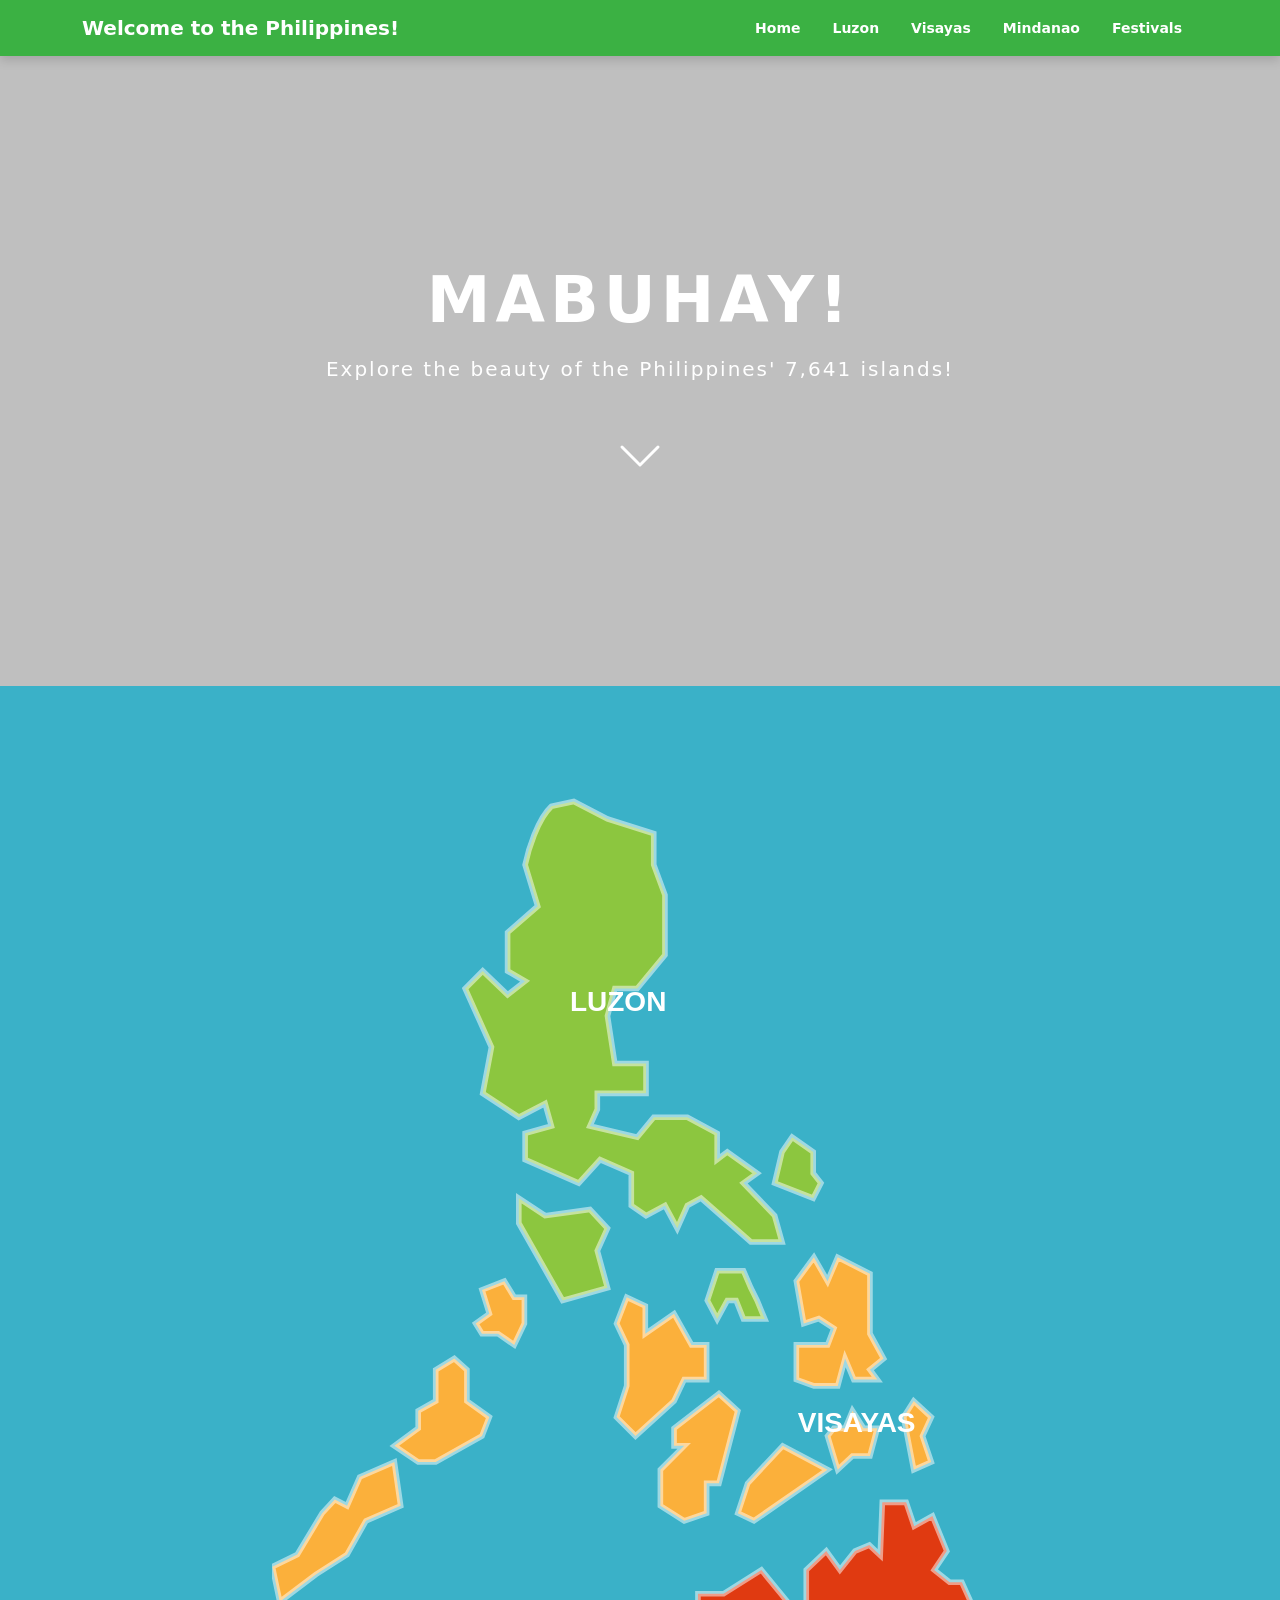
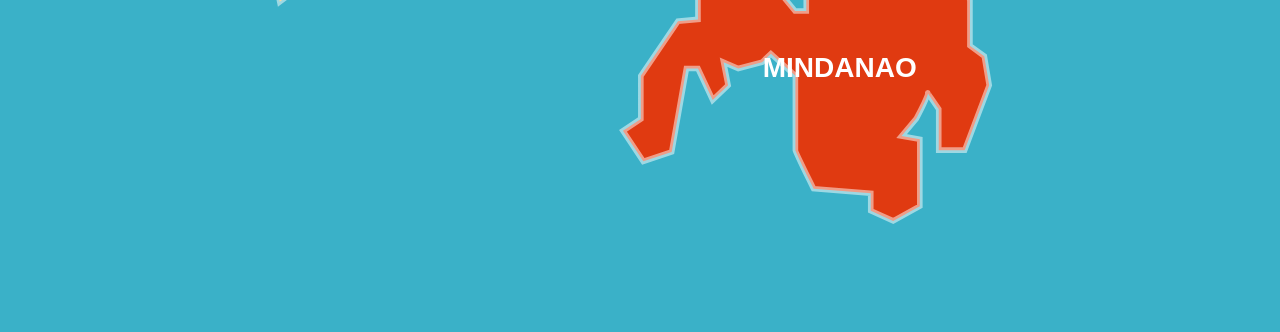
==== index.html @ d15cc563 "Add Visayas page with dynamic hero image blur effect and content sections" ====
<!doctype html>
<html class="no-js" lang="en">

<head>
  <meta charset="utf-8">
  <meta name="viewport" content="width=device-width, initial-scale=1">
  <title>Welcome to the Philippines</title>
  <meta name="description" content="Explore the beauty of the Philippines' 7,641 islands!">

  <meta property="og:title" content="Welcome to the Philippines">
  <meta property="og:type" content="website">
  <meta property="og:url" content="">
  <meta property="og:image" content="">

  <link rel="icon" href="/favicon.ico" sizes="any">
  <link rel="icon" href="/icon.svg" type="image/svg+xml">
  <link rel="apple-touch-icon" href="icon.png">

  <link rel="manifest" href="site.webmanifest">
  <meta name="theme-color" content="#4CAF50">

  <!-- Bootstrap 5 CSS -->
  <link href="https://cdn.jsdelivr.net/npm/bootstrap@5.3.3/dist/css/bootstrap.min.css" rel="stylesheet" integrity="sha384-QWTKZyjpPEjISv5WaRU9OFeRpok6YctnYmDr5pNlyT2bRjXh0JMhjY6hW+ALEwIH" crossorigin="anonymous">
  <link rel="stylesheet" href="css/style.css">
</head>

<body>

  <!-- NAVBAR -->
  <nav class="navbar navbar-expand-lg navbar-custom sticky-top">
    <div class="container">
      <a class="navbar-brand fw-bold" href="index.html">Welcome to the Philippines!</a>
      
      <button class="navbar-toggler border-white" type="button" data-bs-toggle="collapse" data-bs-target="#mainNav" aria-controls="mainNav" aria-expanded="false" aria-label="Toggle navigation">
        <span class="navbar-toggler-icon" style="filter: invert(1);"></span>
      </button>
      
      <div class="collapse navbar-collapse" id="mainNav">
        <ul class="navbar-nav ms-auto mb-2 mb-lg-0 small fw-semibold">
          <li class="nav-item"><a class="nav-link px-3" href="index.html">Home</a></li>
          <li class="nav-item"><a class="nav-link px-3" href="luzon/luzon.html">Luzon</a></li>
          <li class="nav-item"><a class="nav-link px-3" href="visayas/visayas.html">Visayas</a></li>
          <li class="nav-item"><a class="nav-link px-3" href="mindanao/mindanao.html">Mindanao</a></li>
          <li class="nav-item"><a class="nav-link px-3" href="festivals.html">Festivals</a></li>
        </ul>
      </div>
    </div>
  </nav>

  <!-- HERO SECTION -->
  <section class="hero-section d-flex align-items-center justify-content-center text-center text-white">
    <div class="hero-overlay"></div>
    <div class="container hero-content">
      <h1 class="display-3 hero-title mb-3">MABUHAY!</h1>
      <p class="lead fw-medium mb-5">Explore the beauty of the Philippines' 7,641 islands!</p>
      
      <!-- Downward Chevron -->
      <a href="#interactive-map" class="text-white d-inline-block">
        <svg xmlns="http://www.w3.org/2000/svg" width="48" height="48" fill="currentColor" class="bi bi-chevron-down" viewBox="0 0 16 16">
          <path fill-rule="evenodd" d="M1.646 4.646a.5.5 0 0 1 .708 0L8 10.293l5.646-5.647a.5.5 0 0 1 .708.708l-6 6a.5.5 0 0 1-.708 0l-6-6a.5.5 0 0 1 0-.708z"/>
        </svg>
      </a>
    </div>
  </section>

  <!-- INTERACTIVE MAP SECTION -->
  <section id="interactive-map" class="map-section">
    <div class="container">
      <div class="row justify-content-center">
        <div class="col-12 col-md-10 col-lg-8 text-center">
          
          <!-- SVG MAP CONTAINER -->
          <!-- Replace the dummy <path> tags below with a real SVG path of the Philippines -->
          <svg viewBox="0 0 1050 1550" class="w-100 h-auto d-block mx-auto" fill="none" xmlns="http://www.w3.org/2000/svg" style="max-width: 800px;">
            
            <!-- LUZON (Clickable Group) -->
            <a href="luzon/luzon.html" class="map-region region-luzon">
              <!-- Moved Luzon slightly right and down to give it breathing room -->
              <g transform="translate(275, 50)">
                <path d="M86.0974 91.0272C90.264 70.8606 103.597 25.9272 123.597 7.52722L155.597 0.527222L203.597 25.5272L269.597 46.5272V91.0272L285.597 134.027V219.527L246.097 267.527H214.097L203.597 306.527L214.097 374.527H258.597V417.027H189.097V440.027L178.597 463.527L246.097 479.527L269.597 451.027H317.597L360.097 474.027V511.527L374.597 500.527L417.097 531.027L397.597 545.027L442.097 591.527L452.597 629.027H408.097L337.097 566.527L317.597 577.027L303.097 609.527L285.597 577.027L258.597 591.527L237.597 577.027V531.027L193.097 511.527L162.597 545.027L86.0974 511.527V474.027L123.597 463.527L114.597 431.527L77.0974 451.027L25.5974 417.027L38.0974 351.027L0.597382 267.527L25.5974 242.527L61.0974 276.527L86.0974 257.027L61.0974 242.527V187.527L104.097 150.027L86.0974 91.0272Z" stroke="black"/>
                <path d="M467.097 479.527L452.597 500.527L442.097 545.027L497.097 566.527L508.097 545.027L497.097 531.027V500.527L467.097 479.527Z" stroke="black"/>
                <path d="M77.0974 602.19V566.527L114.597 591.527L178.597 582.606L203.597 609.527L189.097 641.527L203.597 694.527L139.597 712.527L77.0974 602.19Z" stroke="black"/>
                <path d="M360.097 670.027L346.097 712.527L360.097 739.027L374.597 712.527H387.097L397.597 739.027H428.097L417.097 712.527L408.097 694.527L397.597 670.027H360.097Z" stroke="black"/>
                <!-- Text adjusted to sit nicely in the middle of Luzon -->
                <text x="150" y="300" fill="white" font-size="40" font-weight="bold">LUZON</text>
              </g>
            </a>

            <!-- VISAYAS (Clickable Group) -->
            <a href="visayas/visayas.html" class="map-region region-visayas">
              <!-- Pushed down by 700 pixels to sit below Luzon -->
              <g transform="translate(0, 700)">
                <path d="M331.569 34.9146L299.569 47.4146L310.069 81.4146L290.569 95.4146L299.569 109.915H322.569L345.569 125.915L360.069 95.4146V57.9146H345.569L331.569 34.9146Z" stroke="black"/>
                <path d="M233.569 161.415L260.069 145.415L278.069 161.415V205.915L310.069 228.915L299.569 255.915L233.569 292.915H208.569L174.569 269.915L208.569 244.915V219.915L233.569 205.915V161.415Z" stroke="black"/>
                <path d="M183.569 355.415L174.569 292.915L125.069 314.415L107.069 355.415L89.5691 346.415L71.5691 365.915L36.0691 424.915L0.569061 442.415L11.0691 492.415L62.5691 453.415L107.069 424.915L134.069 376.915L183.569 355.415Z" stroke="black"/>
                <path d="M506.069 57.9146L491.569 95.4146L506.069 125.915V184.415L491.569 228.915L518.569 255.915L573.569 205.915L588.069 175.415H620.069V125.915H598.569L573.569 81.4146L532.569 109.915V70.4146L506.069 57.9146Z" stroke="black"/>
                <path d="M748.069 34.9146L758.569 95.4146L780.069 88.4146L801.569 102.415L792.569 125.915H748.069V175.415L773.069 184.415H807.069L817.569 145.415L830.069 175.415H863.569L853.069 161.415L872.569 145.415L853.069 109.915V24.4146L807.069 0.914551L792.569 34.9146L773.069 0.914551L748.069 34.9146Z" stroke="black"/>
                <path d="M573.569 269.915H588.069L554.069 303.915V355.415L588.069 376.915L620.069 365.915V323.415H637.569L664.569 219.915L637.569 195.415L573.569 244.915V269.915Z" stroke="black"/>
                <path d="M678.569 323.415L664.569 365.915L687.569 376.915L792.569 303.915L728.569 269.915L678.569 323.415Z" stroke="black"/>
                <path d="M807.069 303.915L792.569 255.915L801.569 244.915H817.569L828.069 219.915L844.069 244.915H863.569L853.069 284.415H828.069L807.069 303.915Z" stroke="black"/>
                <path d="M915.569 205.915L901.069 228.915L915.569 303.915L940.569 292.915L928.069 255.915L940.569 228.915L915.569 205.915Z" stroke="black"/>
                <!-- Text adjusted for Visayas -->
                <text x="750" y="250" fill="white" font-size="40" font-weight="bold">VISAYAS</text>
              </g>
            </a>

            <!-- MINDANAO (Clickable Group) -->
            <a href="mindanao/mindanao.html" class="map-region region-mindanao">
              <!-- Pushed down by 1050 pixels to sit at the bottom -->
              <g transform="translate(500, 1050)">
                <path d="M198.193 97L246.193 155.5H262.193V97L290.693 70L310.193 97L331.693 70L352.193 61.5L367.693 76L370.693 0.5H404.693L416.193 34.5L442.193 20L462.693 70L444.693 97L466.693 114.5H484.193L495.693 140V205L516.193 220L523.193 261.5L488.193 354H451.193V295.5C445.36 287.167 434.093 270.9 435.693 272.5C437.293 274.1 425.36 297.5 419.193 309L398.193 334L424.193 338.5V434L386.193 455L354.193 440.5V415.5L272.693 409C264.027 391.5 246.693 356 246.693 354C246.693 352 246.693 282.5 246.693 248L211.693 216.5L199.193 228.5L165.193 237.5L144.193 228.5L150.693 261.5L128.693 282.5L107.693 237.5H91.1934L70.1934 356.5L29.6934 370L0.693359 326.5L26.1934 309.5V248L79.1934 170L107.693 167.5V131H144.193L198.193 97Z" stroke="black"/>
                <!-- Text adjusted for Mindanao -->
                <text x="200" y="250" fill="white" font-size="40" font-weight="bold">MINDANAO</text>
              </g>
            </a>

          </svg>
          
        </div>
      </div>
    </div>
  </section>

  <!-- Bootstrap 5 JS Bundle (includes Popper for dropdowns/mobile nav) -->
  <script src="https://cdn.jsdelivr.net/npm/bootstrap@5.3.3/dist/js/bootstrap.bundle.min.js" integrity="sha384-YvpcrYf0tY3lHB60NNkmxc5s9fDVZLESaAA55NDzOxhy9GkcIdslK1eN7N6jIeHz" crossorigin="anonymous"></script>
  
  <!-- Your custom script -->
  <script src="js/app.js"></script>

</body>
</html>
---- css/style.css ----
/*! HTML5 Boilerplate v9.0.0-RC1 | MIT License | https://html5boilerplate.com/ */

/* main.css 3.0.0 | MIT License | https://github.com/h5bp/main.css#readme */
/*
 * What follows is the result of much research on cross-browser styling.
 * Credit left inline and big thanks to Nicolas Gallagher, Jonathan Neal,
 * Kroc Camen, and the H5BP dev community and team.
 */

/* ==========================================================================
   Base styles: opinionated defaults
   ========================================================================== */

html {
  color: #222;
  font-size: 1em;
  line-height: 1.4;
}

/*
 * Remove text-shadow in selection highlight:
 * https://twitter.com/miketaylr/status/12228805301
 *
 * Customize the background color to match your design.
 */

::-moz-selection {
  background: #b3d4fc;
  text-shadow: none;
}

::selection {
  background: #b3d4fc;
  text-shadow: none;
}

/*
 * A better looking default horizontal rule
 */

hr {
  display: block;
  height: 1px;
  border: 0;
  border-top: 1px solid #ccc;
  margin: 1em 0;
  padding: 0;
}

/*
 * Remove the gap between audio, canvas, iframes,
 * images, videos and the bottom of their containers:
 * https://github.com/h5bp/html5-boilerplate/issues/440
 */

audio,
canvas,
iframe,
img,
svg,
video {
  vertical-align: middle;
}

/*
 * Remove default fieldset styles.
 */

fieldset {
  border: 0;
  margin: 0;
  padding: 0;
}

/*
 * Allow only vertical resizing of textareas.
 */

textarea {
  resize: vertical;
}

/* ==========================================================================
   Author's custom styles
   ========================================================================== */

/* ==========================================================================
   Helper classes
   ========================================================================== */

/*
 * Hide visually and from screen readers
 */

.hidden,
[hidden] {
  display: none !important;
}

/*
 * Hide only visually, but have it available for screen readers:
 * https://snook.ca/archives/html_and_css/hiding-content-for-accessibility
 *
 * 1. For long content, line feeds are not interpreted as spaces and small width
 *    causes content to wrap 1 word per line:
 *    https://medium.com/@jessebeach/beware-smushed-off-screen-accessible-text-5952a4c2cbfe
 */

.visually-hidden {
  border: 0;
  clip: rect(0, 0, 0, 0);
  height: 1px;
  margin: -1px;
  overflow: hidden;
  padding: 0;
  position: absolute;
  white-space: nowrap;
  width: 1px;
  /* 1 */
}

/*
 * Extends the .visually-hidden class to allow the element
 * to be focusable when navigated to via the keyboard:
 * https://www.drupal.org/node/897638
 */

.visually-hidden.focusable:active,
.visually-hidden.focusable:focus {
  clip: auto;
  height: auto;
  margin: 0;
  overflow: visible;
  position: static;
  white-space: inherit;
  width: auto;
}

/*
 * Hide visually and from screen readers, but maintain layout
 */

.invisible {
  visibility: hidden;
}

/*
 * Clearfix: contain floats
 *
 * The use of `table` rather than `block` is only necessary if using
 * `::before` to contain the top-margins of child elements.
 */

.clearfix::before,
.clearfix::after {
  content: "";
  display: table;
}

.clearfix::after {
  clear: both;
}

/* ==========================================================================
   EXAMPLE Media Queries for Responsive Design.
   These examples override the primary ('mobile first') styles.
   Modify as content requires.
   ========================================================================== */

@media only screen and (min-width: 35em) {
  /* Style adjustments for viewports that meet the condition */
}

@media print,
  (-webkit-min-device-pixel-ratio: 1.25),
  (min-resolution: 1.25dppx),
  (min-resolution: 120dpi) {
  /* Style adjustments for high resolution devices */
}

/* ==========================================================================
   Print styles.
   Inlined to avoid the additional HTTP request:
   https://www.phpied.com/delay-loading-your-print-css/
   ========================================================================== */

@media print {
  *,
  *::before,
  *::after {
    background: #fff !important;
    color: #000 !important;
    /* Black prints faster */
    box-shadow: none !important;
    text-shadow: none !important;
  }

  a,
  a:visited {
    text-decoration: underline;
  }

  a[href]::after {
    content: " (" attr(href) ")";
  }

  abbr[title]::after {
    content: " (" attr(title) ")";
  }

  /*
   * Don't show links that are fragment identifiers,
   * or use the `javascript:` pseudo protocol
   */
  a[href^="#"]::after,
  a[href^="javascript:"]::after {
    content: "";
  }

  pre {
    white-space: pre-wrap !important;
  }

  pre,
  blockquote {
    border: 1px solid #999;
    page-break-inside: avoid;
  }

  tr,
  img {
    page-break-inside: avoid;
  }

  p,
  h2,
  h3 {
    orphans: 3;
    widows: 3;
  }

  h2,
  h3 {
    page-break-after: avoid;
  }
}


/* In your style.css */
.navbar-custom {
  background-color: #3bb143; 
  z-index: 1030; /* 1030 is Bootstrap's default sticky-top z-index */
  box-shadow: 0 4px 10px rgba(0, 0, 0, 0.15); /* Adds a nice shadow when scrolling */
}
.navbar-custom .navbar-brand,
.navbar-custom .nav-link {
  color: white;
}
.navbar-custom .nav-link:hover {
  color: #e0e0e0;
}

/* Hero Section */
.hero-section {
  /* Replace 'hero-bg.jpg' with your actual Palawan/El Nido image */
  background: url('assets/hero-bg.jpg') no-repeat center center;
  background-size: cover;
  height: 70vh;
  position: relative;
}
/* Dark overlay to make the white text pop */
.hero-overlay {
  position: absolute;
  top: 0; left: 0; right: 0; bottom: 0;
  background: rgba(0, 0, 0, 0.25);
  z-index: 1;
}
.hero-content {
  position: relative;
  z-index: 2;
  letter-spacing: 2px;
}
.hero-title {
  font-weight: 700;
  letter-spacing: 5px;
}

/* Map Section Background */
.map-section {
  background-color: #3ab1c8; /* Matches the light blue ocean background */
  padding: 5rem 0;
}

/* Interactive SVG Map Styling */
.map-region path {
  transition: fill 0.3s ease, filter 0.3s ease;
  cursor: pointer;
  stroke: rgba(255, 255, 255, 0.5); /* Adds the white outline/glow effect */
  stroke-width: 8px;
}

.map-region text {
  font-family: sans-serif;
  pointer-events: none; /* Prevents text from interfering with hovering over the shape */
}

/* Hover effects for the specific island groups */
.region-luzon path { fill: #8cc63f; }
.region-luzon:hover path { fill: #a2db55; filter: drop-shadow(0 0 10px rgba(255,255,255,0.8)); }

.region-visayas path { fill: #fbb03b; }
.region-visayas:hover path { fill: #ffc460; filter: drop-shadow(0 0 10px rgba(255,255,255,0.8)); }

.region-mindanao path { fill: #e03a11; }
.region-mindanao:hover path { fill: #f35732; filter: drop-shadow(0 0 10px rgba(255,255,255,0.8)); }

/* Festivals page */
.festival-hero {
  min-height: 62vh;
  background:
    linear-gradient(rgba(0, 0, 0, 0.45), rgba(0, 0, 0, 0.35)),
    url('../luzon/img/baguio.jpg') no-repeat center center;
  background-size: cover;
}

.festival-kicker {
  display: inline-block;
  margin-bottom: 0.75rem;
  padding: 0.4rem 0.9rem;
  border-radius: 999px;
  background: rgba(255, 255, 255, 0.18);
  color: #fff;
  font-size: 0.875rem;
  font-weight: 700;
  letter-spacing: 0.08em;
  text-transform: uppercase;
}

.festival-tags .badge {
  padding: 0.7rem 1rem;
  font-weight: 600;
}

.festival-section {
  background: #f7fbf8;
}

.festival-section-alt {
  background: #eef7f1;
}

.festival-card {
  border-radius: 1rem;
  overflow: hidden;
  transition: transform 0.25s ease, box-shadow 0.25s ease;
}

.festival-card:hover {
  transform: translateY(-6px);
  box-shadow: 0 1rem 2rem rgba(0, 0, 0, 0.12) !important;
}

.festival-card-img {
  height: 240px;
  object-fit: cover;
}

.festival-region {
  display: inline-block;
  padding: 0.35rem 0.85rem;
  border-radius: 999px;
  font-size: 0.85rem;
  font-weight: 700;
  color: #fff;
}

.festival-region-luzon { background: #3A93ED; }
.festival-region-visayas { background: #d49113; }
.festival-region-mindanao { background: #d65732; }

.festival-list li {
  margin-bottom: 0.85rem;
  color: #4b5563;
}

.festival-info-box {
  background: #fff;
  border-radius: 1rem;
  padding: 2rem;
}

.mini-festival-card {
  background: #f8fafc;
  border: 1px solid #e5e7eb;
  border-radius: 0.9rem;
  padding: 1.1rem;
}

@media (max-width: 767.98px) {
  .festival-hero {
    min-height: 52vh;
  }

  .festival-card-img {
    height: 210px;
  }

  .festival-info-box {
    padding: 1.35rem;
  }
}
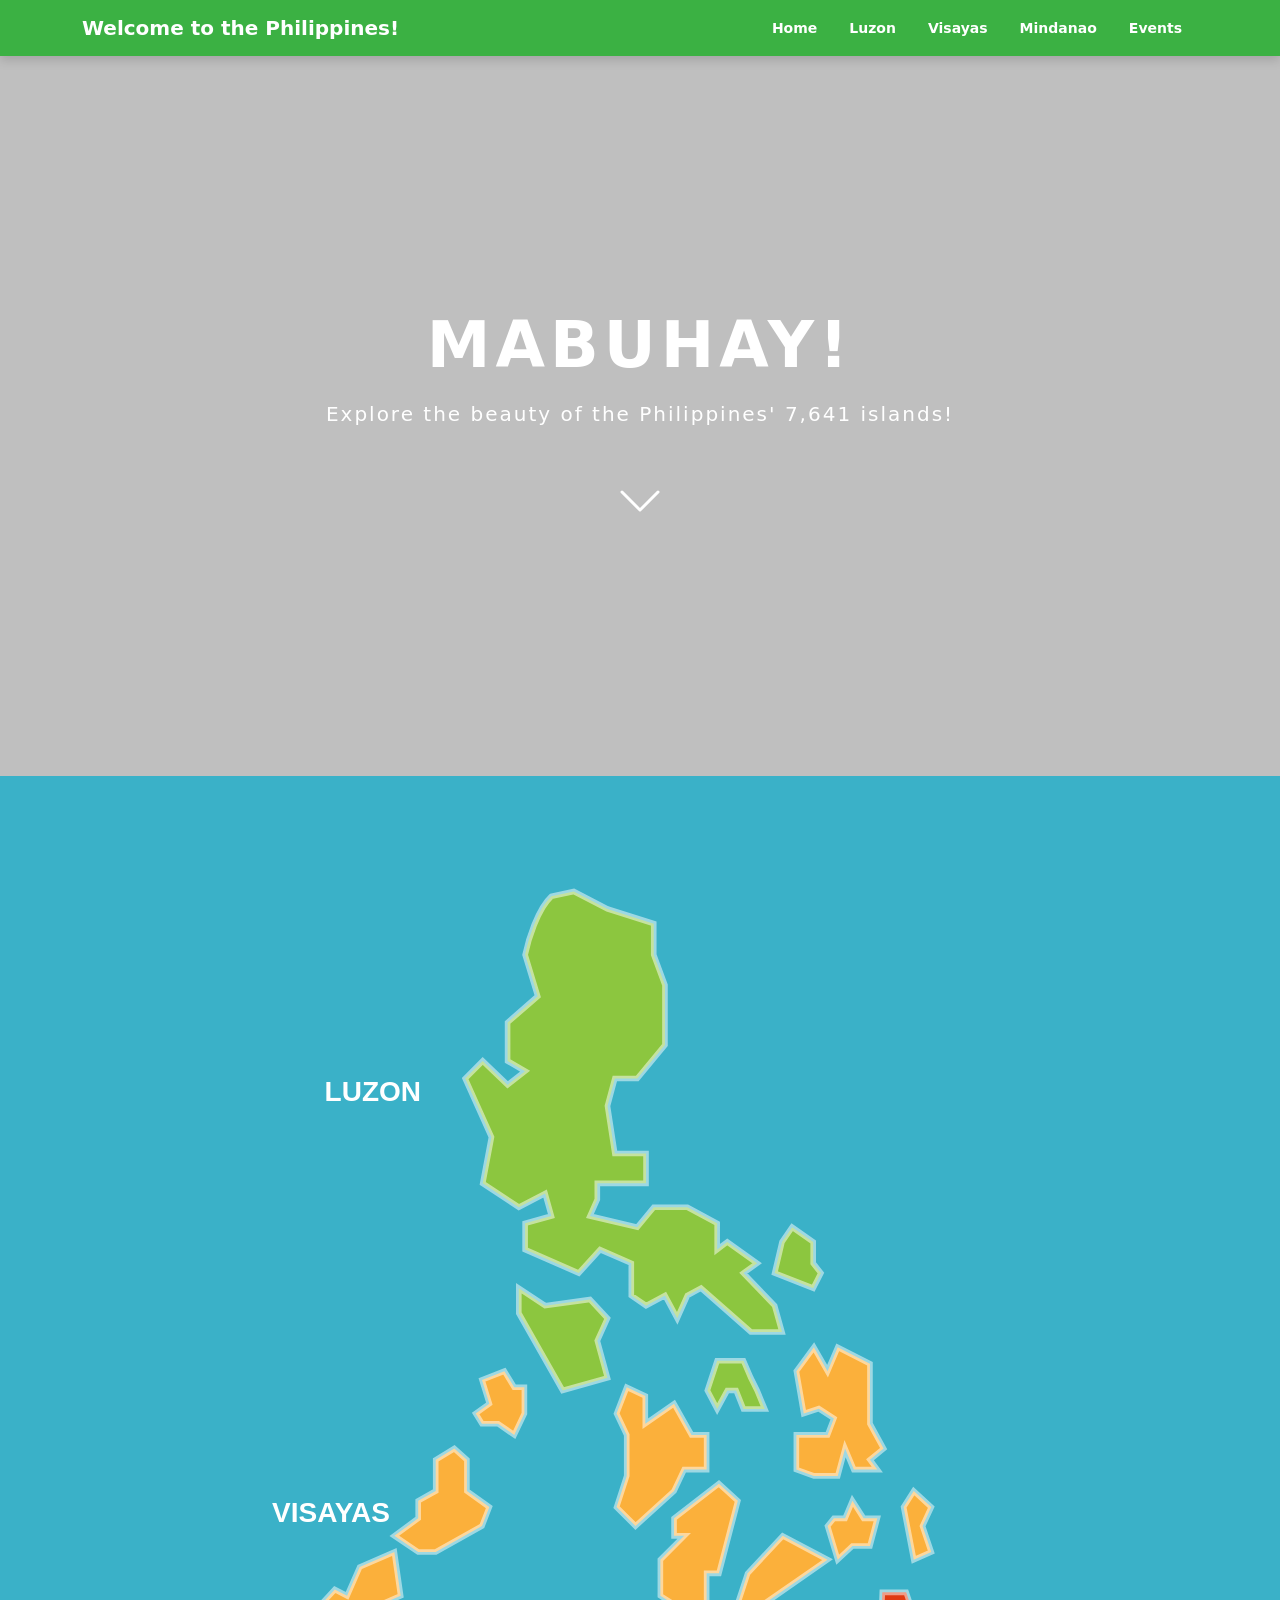
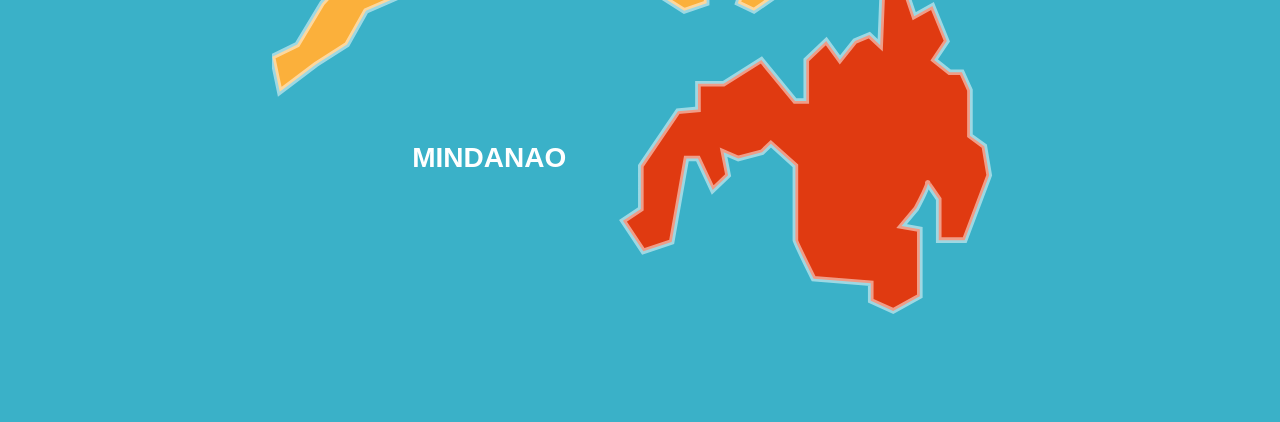
==== commit a5573d77: "islands to main branch" ====
--- a/index.html
+++ b/index.html
@@ -4,10 +4,10 @@
 <head>
   <meta charset="utf-8">
   <meta name="viewport" content="width=device-width, initial-scale=1">
-  <title>Welcome to the Philippines</title>
+  <title>Landing Page</title>
   <meta name="description" content="Explore the beauty of the Philippines' 7,641 islands!">
 
-  <meta property="og:title" content="Welcome to the Philippines">
+  <meta property="og:title" content="Landing Page">
   <meta property="og:type" content="website">
   <meta property="og:url" content="">
   <meta property="og:image" content="">
@@ -29,7 +29,7 @@
   <!-- NAVBAR -->
   <nav class="navbar navbar-expand-lg navbar-custom sticky-top">
     <div class="container">
-      <a class="navbar-brand fw-bold" href="index.html">Welcome to the Philippines!</a>
+      <a class="navbar-brand fw-bold" href="#">Welcome to the Philippines!</a>
       
       <button class="navbar-toggler border-white" type="button" data-bs-toggle="collapse" data-bs-target="#mainNav" aria-controls="mainNav" aria-expanded="false" aria-label="Toggle navigation">
         <span class="navbar-toggler-icon" style="filter: invert(1);"></span>
@@ -37,11 +37,11 @@
       
       <div class="collapse navbar-collapse" id="mainNav">
         <ul class="navbar-nav ms-auto mb-2 mb-lg-0 small fw-semibold">
-          <li class="nav-item"><a class="nav-link px-3" href="index.html">Home</a></li>
+          <li class="nav-item"><a class="nav-link px-3" href="#">Home</a></li>
           <li class="nav-item"><a class="nav-link px-3" href="luzon/luzon.html">Luzon</a></li>
           <li class="nav-item"><a class="nav-link px-3" href="visayas/visayas.html">Visayas</a></li>
           <li class="nav-item"><a class="nav-link px-3" href="mindanao/mindanao.html">Mindanao</a></li>
-          <li class="nav-item"><a class="nav-link px-3" href="festivals.html">Festivals</a></li>
+          <li class="nav-item"><a class="nav-link px-3" href="events.html">Events</a></li>
         </ul>
       </div>
     </div>
@@ -82,7 +82,7 @@
                 <path d="M77.0974 602.19V566.527L114.597 591.527L178.597 582.606L203.597 609.527L189.097 641.527L203.597 694.527L139.597 712.527L77.0974 602.19Z" stroke="black"/>
                 <path d="M360.097 670.027L346.097 712.527L360.097 739.027L374.597 712.527H387.097L397.597 739.027H428.097L417.097 712.527L408.097 694.527L397.597 670.027H360.097Z" stroke="black"/>
                 <!-- Text adjusted to sit nicely in the middle of Luzon -->
-                <text x="150" y="300" fill="white" font-size="40" font-weight="bold">LUZON</text>
+                <text x="-200" y="300" fill="white" font-size="40" font-weight="bold">LUZON</text>
               </g>
             </a>
 
@@ -100,7 +100,7 @@
                 <path d="M807.069 303.915L792.569 255.915L801.569 244.915H817.569L828.069 219.915L844.069 244.915H863.569L853.069 284.415H828.069L807.069 303.915Z" stroke="black"/>
                 <path d="M915.569 205.915L901.069 228.915L915.569 303.915L940.569 292.915L928.069 255.915L940.569 228.915L915.569 205.915Z" stroke="black"/>
                 <!-- Text adjusted for Visayas -->
-                <text x="750" y="250" fill="white" font-size="40" font-weight="bold">VISAYAS</text>
+                <text x="0" y="250" fill="white" font-size="40" font-weight="bold">VISAYAS</text>
               </g>
             </a>
 
@@ -110,7 +110,7 @@
               <g transform="translate(500, 1050)">
                 <path d="M198.193 97L246.193 155.5H262.193V97L290.693 70L310.193 97L331.693 70L352.193 61.5L367.693 76L370.693 0.5H404.693L416.193 34.5L442.193 20L462.693 70L444.693 97L466.693 114.5H484.193L495.693 140V205L516.193 220L523.193 261.5L488.193 354H451.193V295.5C445.36 287.167 434.093 270.9 435.693 272.5C437.293 274.1 425.36 297.5 419.193 309L398.193 334L424.193 338.5V434L386.193 455L354.193 440.5V415.5L272.693 409C264.027 391.5 246.693 356 246.693 354C246.693 352 246.693 282.5 246.693 248L211.693 216.5L199.193 228.5L165.193 237.5L144.193 228.5L150.693 261.5L128.693 282.5L107.693 237.5H91.1934L70.1934 356.5L29.6934 370L0.693359 326.5L26.1934 309.5V248L79.1934 170L107.693 167.5V131H144.193L198.193 97Z" stroke="black"/>
                 <!-- Text adjusted for Mindanao -->
-                <text x="200" y="250" fill="white" font-size="40" font-weight="bold">MINDANAO</text>
+                <text x="-300" y="250" fill="white" font-size="40" font-weight="bold">MINDANAO</text>
               </g>
             </a>
 
--- a/css/style.css
+++ b/css/style.css
@@ -265,7 +265,7 @@
   /* Replace 'hero-bg.jpg' with your actual Palawan/El Nido image */
   background: url('assets/hero-bg.jpg') no-repeat center center;
   background-size: cover;
-  height: 70vh;
+  height: 80vh;
   position: relative;
 }
 /* Dark overlay to make the white text pop */
@@ -313,99 +313,3 @@
 
 .region-mindanao path { fill: #e03a11; }
 .region-mindanao:hover path { fill: #f35732; filter: drop-shadow(0 0 10px rgba(255,255,255,0.8)); }
-
-/* Festivals page */
-.festival-hero {
-  min-height: 62vh;
-  background:
-    linear-gradient(rgba(0, 0, 0, 0.45), rgba(0, 0, 0, 0.35)),
-    url('../luzon/img/baguio.jpg') no-repeat center center;
-  background-size: cover;
-}
-
-.festival-kicker {
-  display: inline-block;
-  margin-bottom: 0.75rem;
-  padding: 0.4rem 0.9rem;
-  border-radius: 999px;
-  background: rgba(255, 255, 255, 0.18);
-  color: #fff;
-  font-size: 0.875rem;
-  font-weight: 700;
-  letter-spacing: 0.08em;
-  text-transform: uppercase;
-}
-
-.festival-tags .badge {
-  padding: 0.7rem 1rem;
-  font-weight: 600;
-}
-
-.festival-section {
-  background: #f7fbf8;
-}
-
-.festival-section-alt {
-  background: #eef7f1;
-}
-
-.festival-card {
-  border-radius: 1rem;
-  overflow: hidden;
-  transition: transform 0.25s ease, box-shadow 0.25s ease;
-}
-
-.festival-card:hover {
-  transform: translateY(-6px);
-  box-shadow: 0 1rem 2rem rgba(0, 0, 0, 0.12) !important;
-}
-
-.festival-card-img {
-  height: 240px;
-  object-fit: cover;
-}
-
-.festival-region {
-  display: inline-block;
-  padding: 0.35rem 0.85rem;
-  border-radius: 999px;
-  font-size: 0.85rem;
-  font-weight: 700;
-  color: #fff;
-}
-
-.festival-region-luzon { background: #3A93ED; }
-.festival-region-visayas { background: #d49113; }
-.festival-region-mindanao { background: #d65732; }
-
-.festival-list li {
-  margin-bottom: 0.85rem;
-  color: #4b5563;
-}
-
-.festival-info-box {
-  background: #fff;
-  border-radius: 1rem;
-  padding: 2rem;
-}
-
-.mini-festival-card {
-  background: #f8fafc;
-  border: 1px solid #e5e7eb;
-  border-radius: 0.9rem;
-  padding: 1.1rem;
-}
-
-@media (max-width: 767.98px) {
-  .festival-hero {
-    min-height: 52vh;
-  }
-
-  .festival-card-img {
-    height: 210px;
-  }
-
-  .festival-info-box {
-    padding: 1.35rem;
-  }
-}
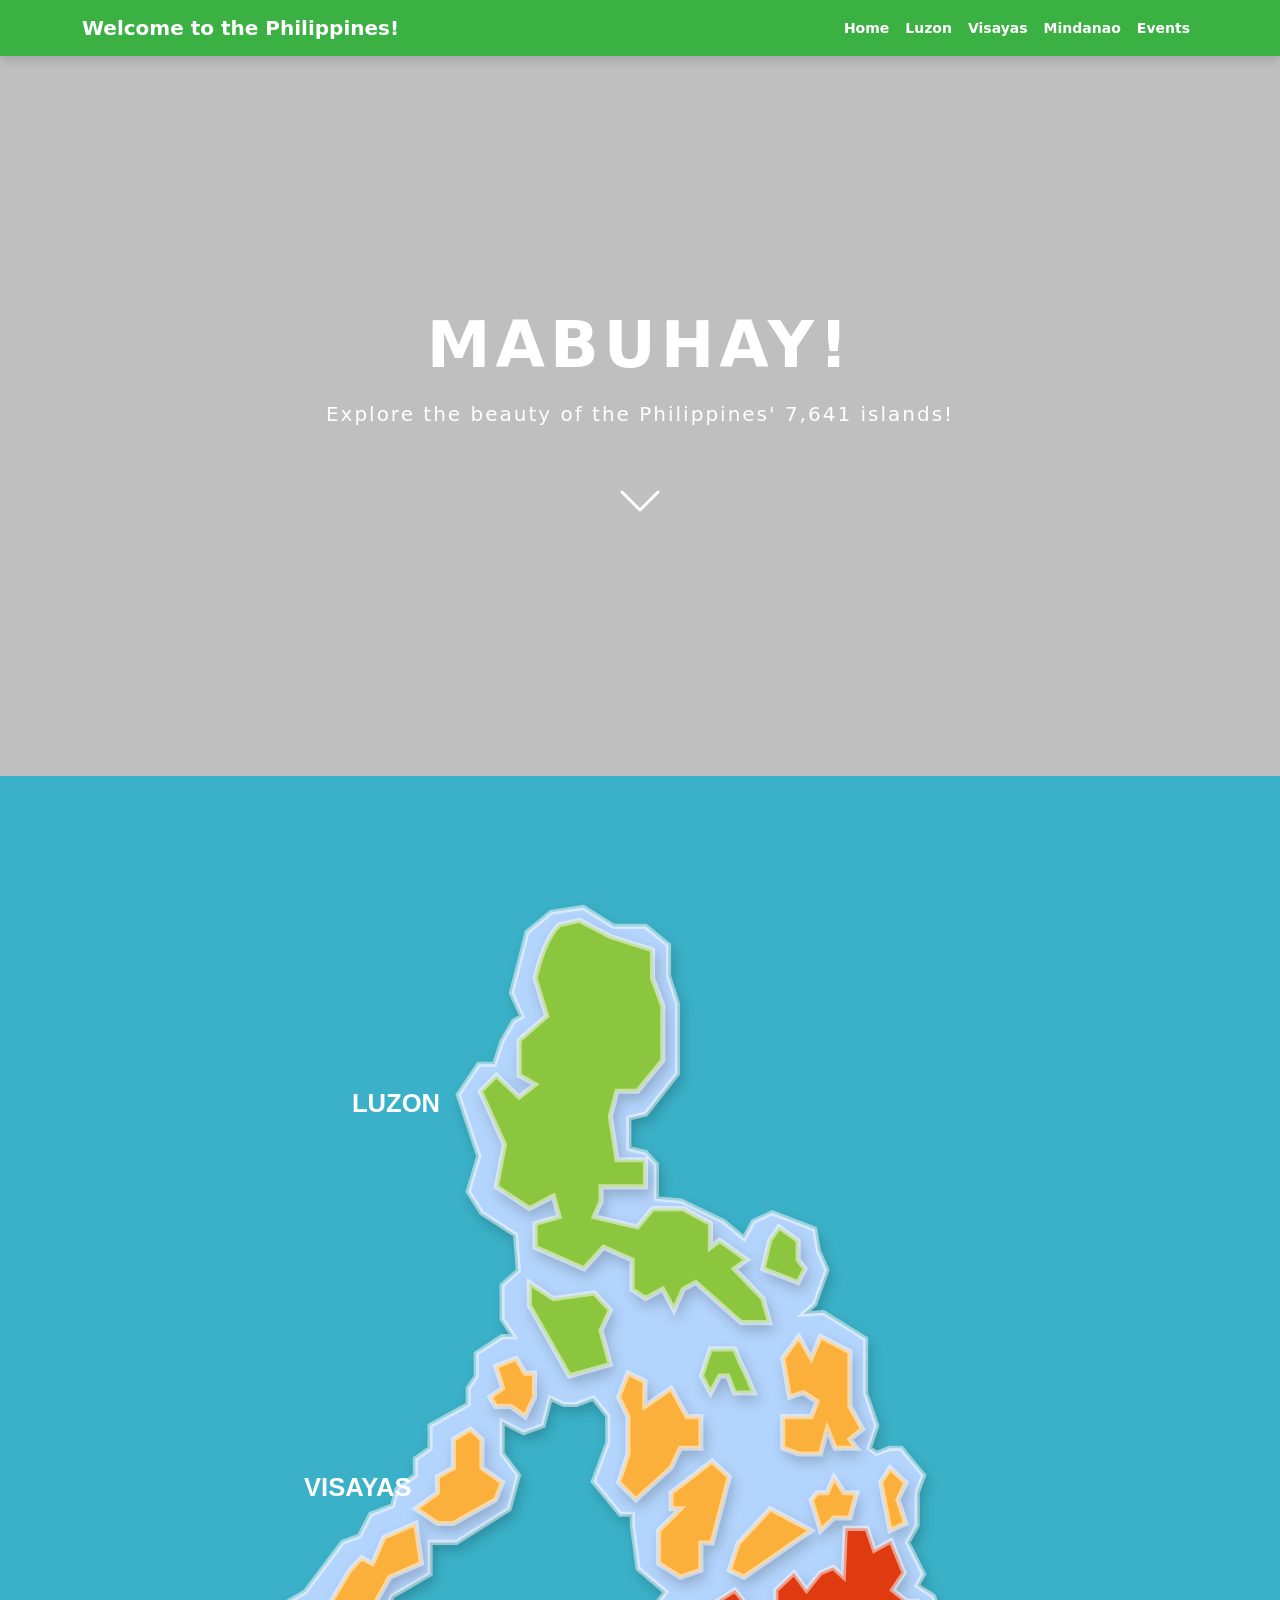
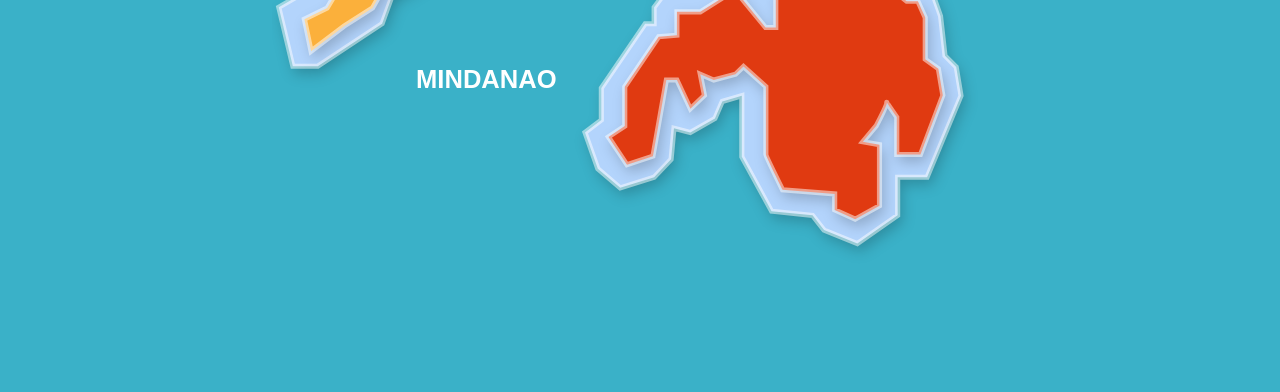
==== commit fe64f785: "added background to main page" ====
--- a/index.html
+++ b/index.html
@@ -19,7 +19,6 @@
   <link rel="manifest" href="site.webmanifest">
   <meta name="theme-color" content="#4CAF50">
 
-  <!-- Bootstrap 5 CSS -->
   <link href="https://cdn.jsdelivr.net/npm/bootstrap@5.3.3/dist/css/bootstrap.min.css" rel="stylesheet" integrity="sha384-QWTKZyjpPEjISv5WaRU9OFeRpok6YctnYmDr5pNlyT2bRjXh0JMhjY6hW+ALEwIH" crossorigin="anonymous">
   <link rel="stylesheet" href="css/style.css">
 </head>
@@ -37,11 +36,11 @@
       
       <div class="collapse navbar-collapse" id="mainNav">
         <ul class="navbar-nav ms-auto mb-2 mb-lg-0 small fw-semibold">
-          <li class="nav-item"><a class="nav-link px-3" href="#">Home</a></li>
-          <li class="nav-item"><a class="nav-link px-3" href="luzon/luzon.html">Luzon</a></li>
-          <li class="nav-item"><a class="nav-link px-3" href="visayas/visayas.html">Visayas</a></li>
-          <li class="nav-item"><a class="nav-link px-3" href="mindanao/mindanao.html">Mindanao</a></li>
-          <li class="nav-item"><a class="nav-link px-3" href="events.html">Events</a></li>
+          <li class="nav-item"><a class="nav-link text-white fw-bold" href="#">Home</a></li>
+          <li class="nav-item"><a class="nav-link text-white" href="luzon/luzon.html">Luzon</a></li>
+          <li class="nav-item"><a class="nav-link text-white" href="visayas/visayas.html">Visayas</a></li>
+          <li class="nav-item"><a class="nav-link text-white" href="mindanao/mindanao.html">Mindanao</a></li>
+          <li class="nav-item"><a class="nav-link text-white" href="events.html">Events</a></li>
         </ul>
       </div>
     </div>
@@ -71,7 +70,16 @@
           
           <!-- SVG MAP CONTAINER -->
           <!-- Replace the dummy <path> tags below with a real SVG path of the Philippines -->
-          <svg viewBox="0 0 1050 1550" class="w-100 h-auto d-block mx-auto" fill="none" xmlns="http://www.w3.org/2000/svg" style="max-width: 800px;">
+<!-- Changed viewBox from "0 0 1050 1550" to "-50 -50 1150 1650" -->
+          <svg viewBox="-50 -50 1150 1650" class="w-100 h-auto d-block mx-auto" fill="none" xmlns="http://www.w3.org/2000/svg" style="max-width: 800px;">                        <!-- LUZON (Clickable Group) -->
+            <a class="region-bg">
+              <!-- Moved Luzon slightly right and down to give it breathing room -->
+              <g transform="translate(-40,30)">
+              <path d="M388.573 39.0215L364.073 134.021L380.573 170.521L367.573 178.021L349.573 209.021L337.573 245.521H313.073L281.073 293.021L313.073 389.021L296.573 444.521L317.573 477.521L370.573 512.021L375.073 568.021L349.573 590.521V643.521L367.573 671.021H349.573L309.073 697.521V733.021L296.573 751.521V777.021L237.073 810.021V845.521L214.073 862.021V887.521L185.073 909.521L178.573 935.021L144.073 948.521L126.573 982.521L100.073 992.521L41.5725 1070.02L0.572502 1094.02L22.5725 1186.02H61.5725L162.073 1119.52L177.573 1076.52L237.073 1042.02V992.521H278.073L360.573 940.521L375.073 887.521L349.573 853.521V803.521L383.073 821.021L413.573 810.021L425.073 767.021L446.073 777.021H465.573L492.073 767.021L514.573 794.521V836.521L492.073 897.521L534.073 948.521H553.073V966.021L562.073 1033.52L605.073 1070.02L587.073 1094.02V1119.52H573.073L504.573 1220.02V1270.02L479.073 1289.52L499.073 1346.02L534.073 1376.02L587.073 1359.52L613.573 1331.52L618.073 1283.02L643.573 1289.52L682.073 1267.52L693.573 1241.02L724.073 1232.02V1327.52L770.573 1412.52L834.573 1419.02L852.573 1442.02L904.573 1463.02L967.573 1419.02V1359.52H1013.57L1066.57 1232.02L1059.07 1187.02L1041.57 1169.52L1034.57 1107.52L1023.57 1076.52L998.073 1060.02L1008.07 1042.02L983.073 992.521L998.073 966.021V915.021L1008.07 887.521L973.073 845.521H955.073L935.073 853.521L923.073 845.521L935.073 810.021L917.573 759.521V674.521L851.573 633.521L820.573 635.521L838.073 620.021L857.073 567.021L843.573 536.021L838.073 503.021L771.573 477.521L742.073 491.021L727.573 517.521L695.573 491.021L629.073 459.021L590.573 455.521V401.521L574.073 383.521L547.573 377.021V329.521L574.073 323.021L623.573 260.021V150.521L609.573 107.521V59.0215L574.073 30.0215H524.073L476.573 0.521484L426.073 8.02148L388.573 39.0215Z" stroke="black"/>
+
+                <text x="-200" y="300" fill="white" font-size="40" font-weight="bold">LUZON</text>
+              </g>
+            </a>            
             
             <!-- LUZON (Clickable Group) -->
             <a href="luzon/luzon.html" class="map-region region-luzon">
@@ -107,7 +115,7 @@
             <!-- MINDANAO (Clickable Group) -->
             <a href="mindanao/mindanao.html" class="map-region region-mindanao">
               <!-- Pushed down by 1050 pixels to sit at the bottom -->
-              <g transform="translate(500, 1050)">
+              <g transform="translate(475, 1000)">
                 <path d="M198.193 97L246.193 155.5H262.193V97L290.693 70L310.193 97L331.693 70L352.193 61.5L367.693 76L370.693 0.5H404.693L416.193 34.5L442.193 20L462.693 70L444.693 97L466.693 114.5H484.193L495.693 140V205L516.193 220L523.193 261.5L488.193 354H451.193V295.5C445.36 287.167 434.093 270.9 435.693 272.5C437.293 274.1 425.36 297.5 419.193 309L398.193 334L424.193 338.5V434L386.193 455L354.193 440.5V415.5L272.693 409C264.027 391.5 246.693 356 246.693 354C246.693 352 246.693 282.5 246.693 248L211.693 216.5L199.193 228.5L165.193 237.5L144.193 228.5L150.693 261.5L128.693 282.5L107.693 237.5H91.1934L70.1934 356.5L29.6934 370L0.693359 326.5L26.1934 309.5V248L79.1934 170L107.693 167.5V131H144.193L198.193 97Z" stroke="black"/>
                 <!-- Text adjusted for Mindanao -->
                 <text x="-300" y="250" fill="white" font-size="40" font-weight="bold">MINDANAO</text>
--- a/css/style.css
+++ b/css/style.css
@@ -262,13 +262,13 @@
 
 /* Hero Section */
 .hero-section {
-  /* Replace 'hero-bg.jpg' with your actual Palawan/El Nido image */
-  background: url('assets/hero-bg.jpg') no-repeat center center;
+  background: url('../img/Palawan.jpg') no-repeat center center;
   background-size: cover;
   height: 80vh;
   position: relative;
-}
-/* Dark overlay to make the white text pop */
+  
+  transition: background-image 1.5s ease-in-out;
+}
 .hero-overlay {
   position: absolute;
   top: 0; left: 0; right: 0; bottom: 0;
@@ -287,24 +287,34 @@
 
 /* Map Section Background */
 .map-section {
-  background-color: #3ab1c8; /* Matches the light blue ocean background */
+  background-color: #3ab1c8; 
   padding: 5rem 0;
 }
 
-/* Interactive SVG Map Styling */
+/* SVG Map Styling */
 .map-region path {
-  transition: fill 0.3s ease, filter 0.3s ease;
+  transition: all 0.3s ease;
   cursor: pointer;
-  stroke: rgba(255, 255, 255, 0.5); /* Adds the white outline/glow effect */
+  stroke: rgba(255, 255, 255, 0.5); 
   stroke-width: 8px;
+  filter: drop-shadow(5px 10px 10px rgba(0, 0, 0, 0.2)); 
 }
 
 .map-region text {
   font-family: sans-serif;
-  pointer-events: none; /* Prevents text from interfering with hovering over the shape */
-}
-
+  pointer-events: none; 
+}
+
+.map-region:hover {
+  transform: scale(1.02);
+  transform-origin: center; 
+}
 /* Hover effects for the specific island groups */
+.region-bg path { fill:#b3d4fc;
+  cursor: pointer;
+  stroke: rgba(255, 255, 255, 0.5); 
+  stroke-width: 8px;
+  filter: drop-shadow(5px 10px 10px rgba(0, 0, 0, 0.2)); }
 .region-luzon path { fill: #8cc63f; }
 .region-luzon:hover path { fill: #a2db55; filter: drop-shadow(0 0 10px rgba(255,255,255,0.8)); }
 
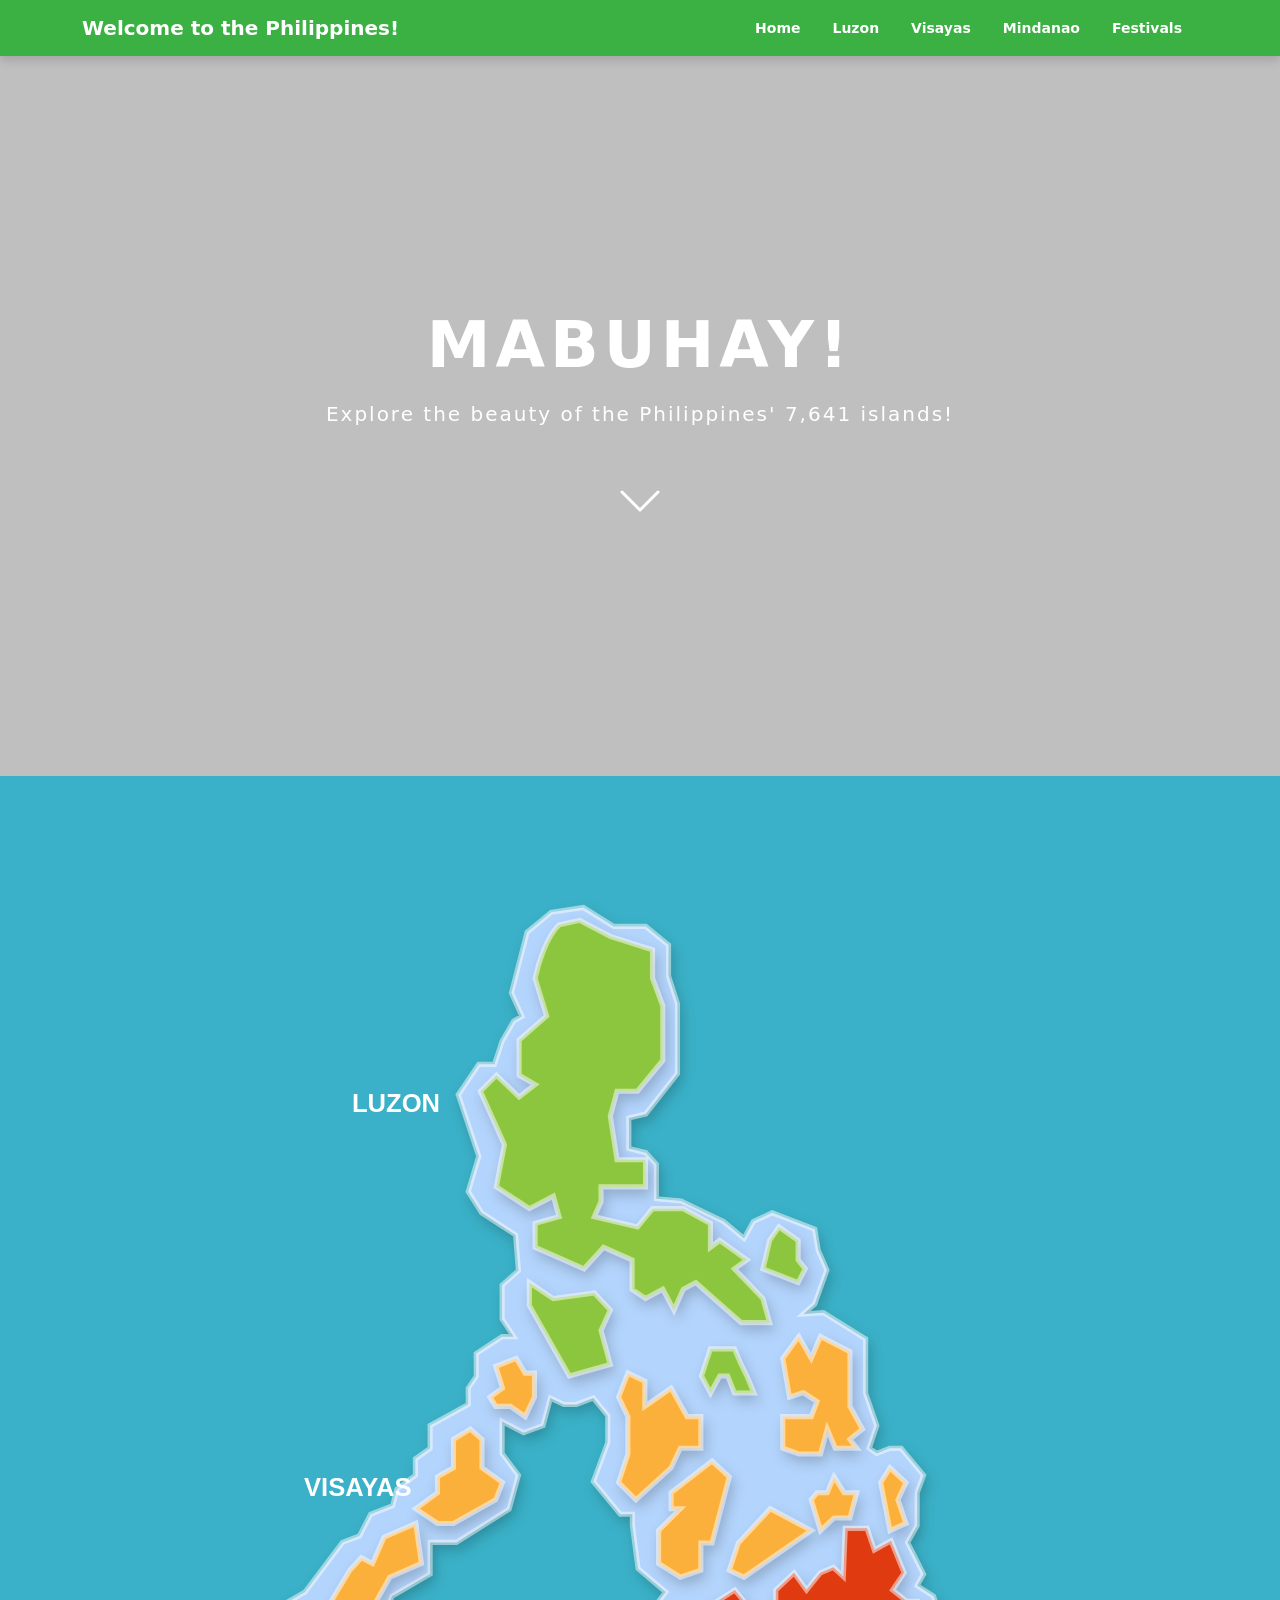
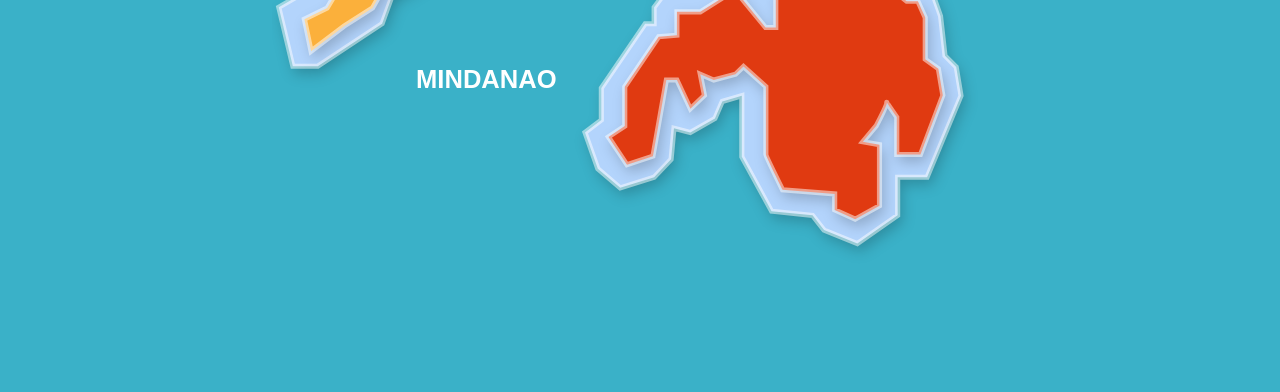
==== commit 621524c8: "Merge branch 'main' into earl_branch" ====
--- a/index.html
+++ b/index.html
@@ -36,11 +36,11 @@
       
       <div class="collapse navbar-collapse" id="mainNav">
         <ul class="navbar-nav ms-auto mb-2 mb-lg-0 small fw-semibold">
-          <li class="nav-item"><a class="nav-link text-white fw-bold" href="#">Home</a></li>
-          <li class="nav-item"><a class="nav-link text-white" href="luzon/luzon.html">Luzon</a></li>
-          <li class="nav-item"><a class="nav-link text-white" href="visayas/visayas.html">Visayas</a></li>
-          <li class="nav-item"><a class="nav-link text-white" href="mindanao/mindanao.html">Mindanao</a></li>
-          <li class="nav-item"><a class="nav-link text-white" href="events.html">Events</a></li>
+          <li class="nav-item"><a class="nav-link px-3" href="index.html">Home</a></li>
+          <li class="nav-item"><a class="nav-link px-3" href="luzon/luzon.html">Luzon</a></li>
+          <li class="nav-item"><a class="nav-link px-3" href="visayas/visayas.html">Visayas</a></li>
+          <li class="nav-item"><a class="nav-link px-3" href="mindanao/mindanao.html">Mindanao</a></li>
+          <li class="nav-item"><a class="nav-link px-3" href="festivals.html">Festivals</a></li>
         </ul>
       </div>
     </div>
--- a/css/style.css
+++ b/css/style.css
@@ -323,3 +323,99 @@
 
 .region-mindanao path { fill: #e03a11; }
 .region-mindanao:hover path { fill: #f35732; filter: drop-shadow(0 0 10px rgba(255,255,255,0.8)); }
+
+/* Festivals page */
+.festival-hero {
+  min-height: 62vh;
+  background:
+    linear-gradient(rgba(0, 0, 0, 0.45), rgba(0, 0, 0, 0.35)),
+    url('../luzon/img/baguio.jpg') no-repeat center center;
+  background-size: cover;
+}
+
+.festival-kicker {
+  display: inline-block;
+  margin-bottom: 0.75rem;
+  padding: 0.4rem 0.9rem;
+  border-radius: 999px;
+  background: rgba(255, 255, 255, 0.18);
+  color: #fff;
+  font-size: 0.875rem;
+  font-weight: 700;
+  letter-spacing: 0.08em;
+  text-transform: uppercase;
+}
+
+.festival-tags .badge {
+  padding: 0.7rem 1rem;
+  font-weight: 600;
+}
+
+.festival-section {
+  background: #f7fbf8;
+}
+
+.festival-section-alt {
+  background: #eef7f1;
+}
+
+.festival-card {
+  border-radius: 1rem;
+  overflow: hidden;
+  transition: transform 0.25s ease, box-shadow 0.25s ease;
+}
+
+.festival-card:hover {
+  transform: translateY(-6px);
+  box-shadow: 0 1rem 2rem rgba(0, 0, 0, 0.12) !important;
+}
+
+.festival-card-img {
+  height: 240px;
+  object-fit: cover;
+}
+
+.festival-region {
+  display: inline-block;
+  padding: 0.35rem 0.85rem;
+  border-radius: 999px;
+  font-size: 0.85rem;
+  font-weight: 700;
+  color: #fff;
+}
+
+.festival-region-luzon { background: #3A93ED; }
+.festival-region-visayas { background: #d49113; }
+.festival-region-mindanao { background: #d65732; }
+
+.festival-list li {
+  margin-bottom: 0.85rem;
+  color: #4b5563;
+}
+
+.festival-info-box {
+  background: #fff;
+  border-radius: 1rem;
+  padding: 2rem;
+}
+
+.mini-festival-card {
+  background: #f8fafc;
+  border: 1px solid #e5e7eb;
+  border-radius: 0.9rem;
+  padding: 1.1rem;
+}
+
+@media (max-width: 767.98px) {
+  .festival-hero {
+    min-height: 52vh;
+  }
+
+  .festival-card-img {
+    height: 210px;
+  }
+
+  .festival-info-box {
+    padding: 1.35rem;
+  }
+}
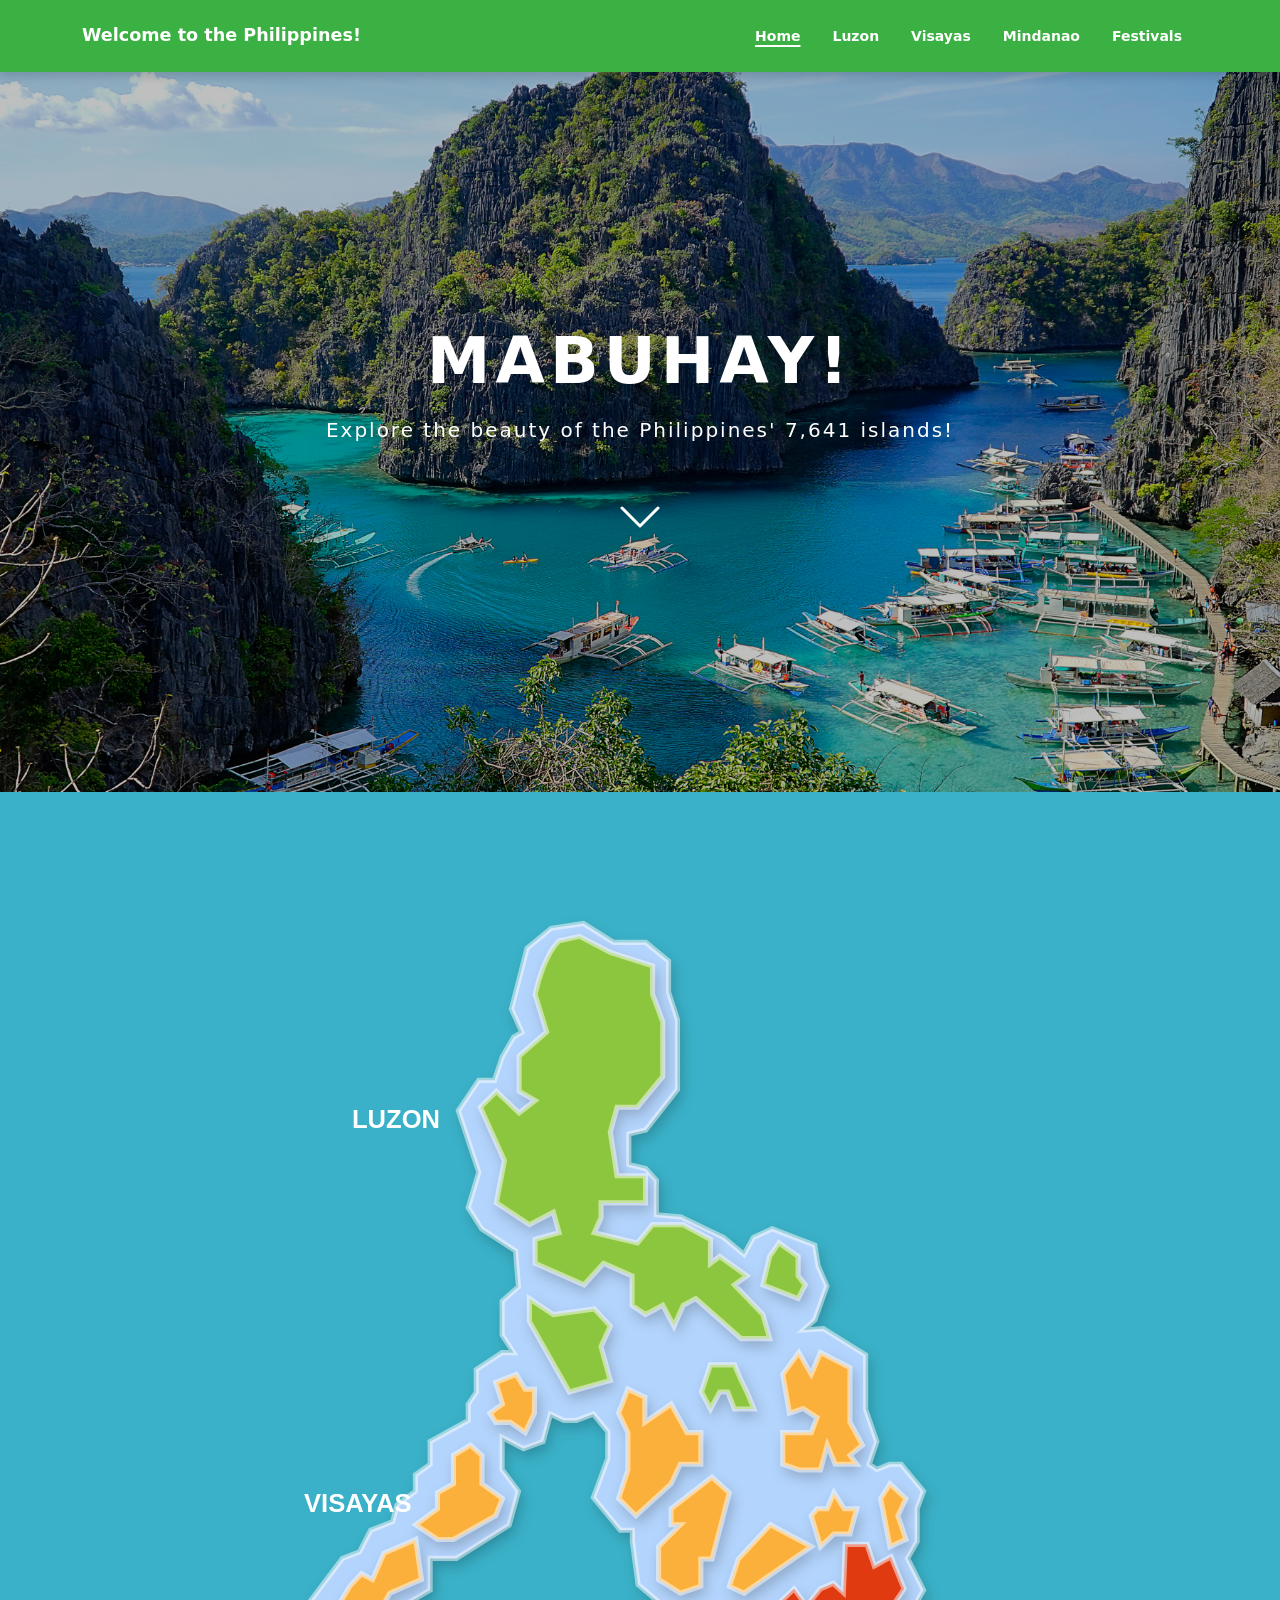
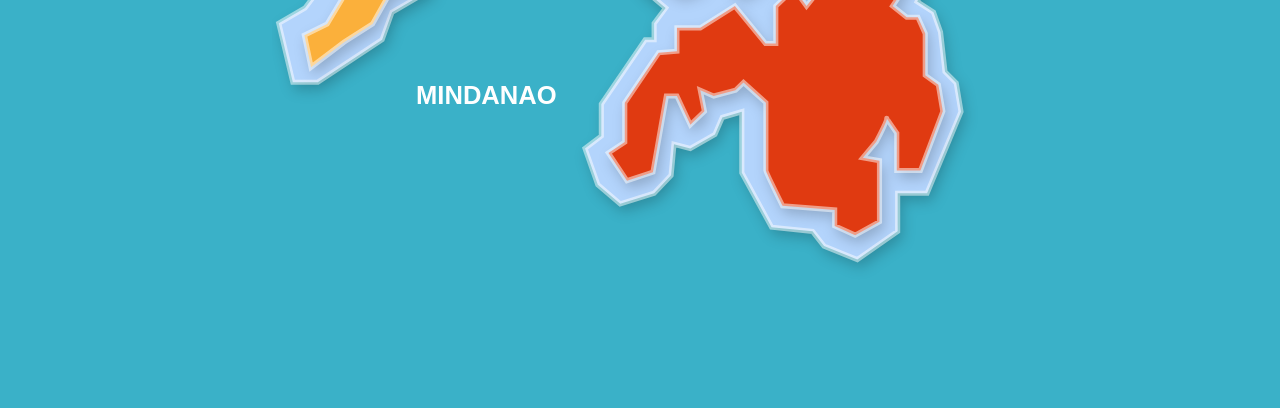
==== commit 76eaf92c: "Enhance styling and update images across the project - Updated navbar styles for improved aesthetics" ====
--- a/index.html
+++ b/index.html
@@ -36,7 +36,7 @@
       
       <div class="collapse navbar-collapse" id="mainNav">
         <ul class="navbar-nav ms-auto mb-2 mb-lg-0 small fw-semibold">
-          <li class="nav-item"><a class="nav-link px-3" href="index.html">Home</a></li>
+          <li class="nav-item"><a class="nav-link px-3 active" aria-current="page" href="index.html">Home</a></li>
           <li class="nav-item"><a class="nav-link px-3" href="luzon/luzon.html">Luzon</a></li>
           <li class="nav-item"><a class="nav-link px-3" href="visayas/visayas.html">Visayas</a></li>
           <li class="nav-item"><a class="nav-link px-3" href="mindanao/mindanao.html">Mindanao</a></li>
--- a/css/style.css
+++ b/css/style.css
@@ -260,9 +260,33 @@
   color: #e0e0e0;
 }
 
+.navbar-custom {
+  min-height: 72px;
+}
+.navbar-custom .navbar-brand {
+  font-size: 1.1rem;
+  line-height: 1.2;
+}
+.navbar-custom .navbar-nav {
+  align-items: center;
+}
+.navbar-custom .nav-link {
+  color: #fff;
+  padding-left: 1rem !important;
+  padding-right: 1rem !important;
+  font-weight: 600;
+}
+.navbar-custom .nav-link.active {
+  color: #fff !important;
+  font-weight: 700;
+  text-decoration: underline;
+  text-underline-offset: 0.28em;
+  text-decoration-thickness: 2px;
+}
+
 /* Hero Section */
 .hero-section {
-  background: url('../img/Palawan.jpg') no-repeat center center;
+  background: url('../img/palawan.jpg') no-repeat center center;
   background-size: cover;
   height: 80vh;
   position: relative;
@@ -329,7 +353,7 @@
   min-height: 62vh;
   background:
     linear-gradient(rgba(0, 0, 0, 0.45), rgba(0, 0, 0, 0.35)),
-    url('../luzon/img/baguio.jpg') no-repeat center center;
+    url('../img/baguio.jpg') no-repeat center center;
   background-size: cover;
 }
 
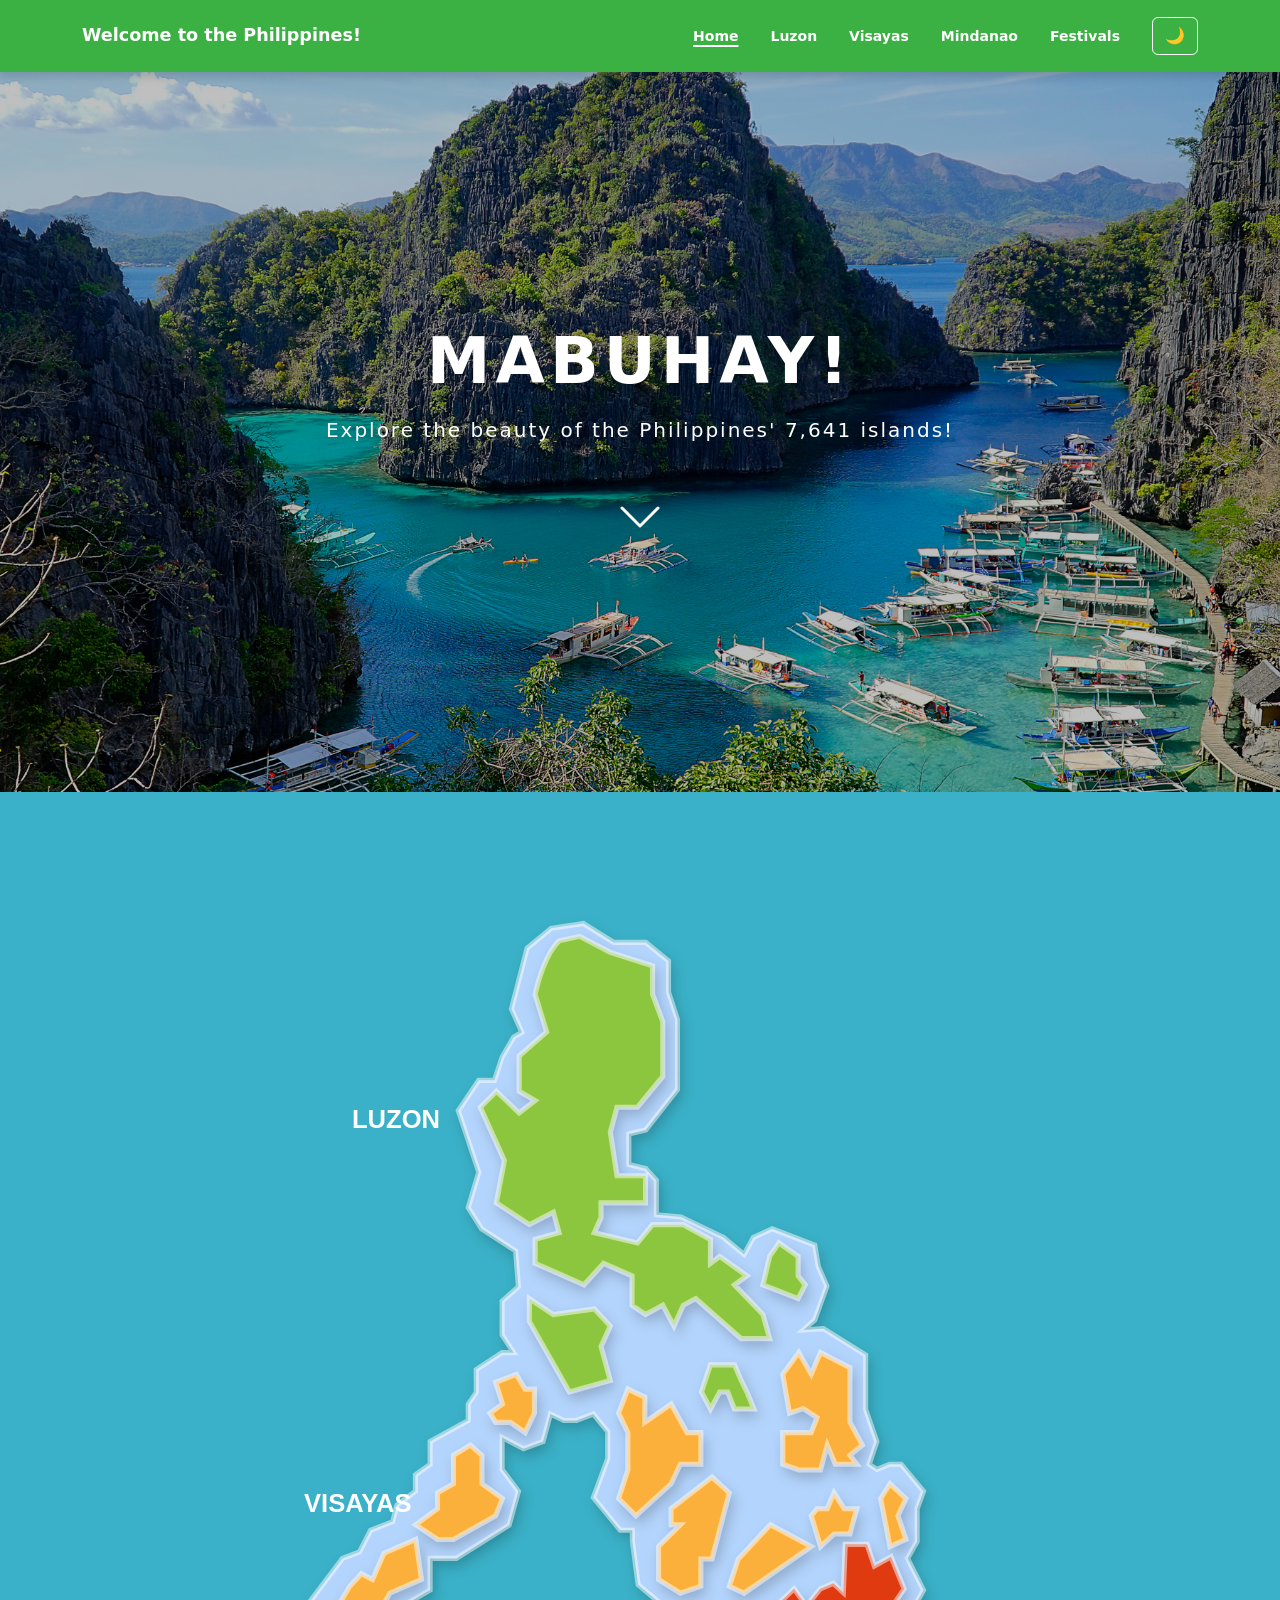
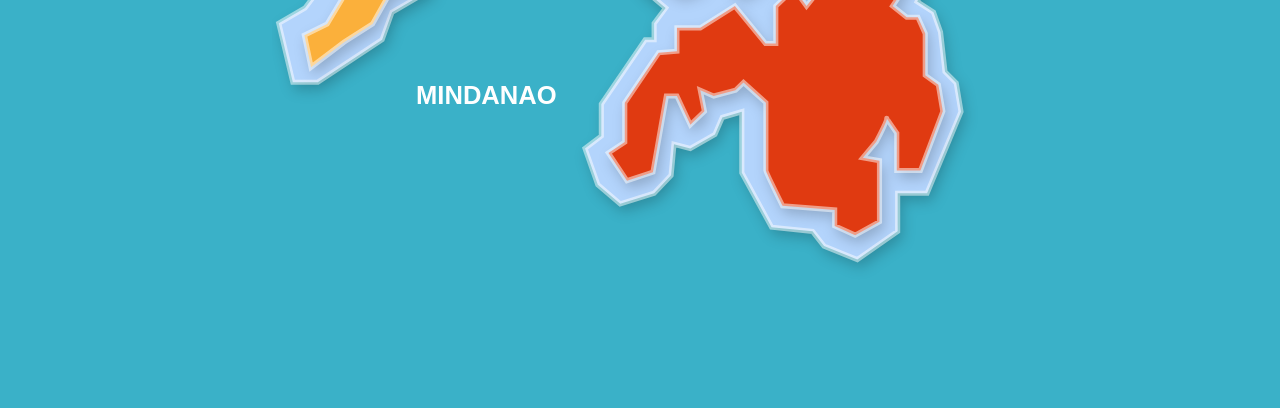
==== commit 774ae527: "dark mode added" ====
--- a/index.html
+++ b/index.html
@@ -41,6 +41,9 @@
           <li class="nav-item"><a class="nav-link px-3" href="visayas/visayas.html">Visayas</a></li>
           <li class="nav-item"><a class="nav-link px-3" href="mindanao/mindanao.html">Mindanao</a></li>
           <li class="nav-item"><a class="nav-link px-3" href="festivals.html">Festivals</a></li>
+          <button id="themeToggle" class="btn btn-outline-light ms-3">
+            🌙
+          </button>
         </ul>
       </div>
     </div>
@@ -130,10 +133,11 @@
   </section>
 
   <!-- Bootstrap 5 JS Bundle (includes Popper for dropdowns/mobile nav) -->
-  <script src="https://cdn.jsdelivr.net/npm/bootstrap@5.3.3/dist/js/bootstrap.bundle.min.js" integrity="sha384-YvpcrYf0tY3lHB60NNkmxc5s9fDVZLESaAA55NDzOxhy9GkcIdslK1eN7N6jIeHz" crossorigin="anonymous"></script>
+  <!-- Corrected Bootstrap 5 JS Bundle -->
+<script src="https://cdn.jsdelivr.net/npm/bootstrap@5.3.3/dist/js/bootstrap.bundle.min.js" integrity="sha384-YvpcrYf0tY3lHB60NNkmXc5s9fDVZLESaAA55NDzOxhy9GkcIdslK1eN7N6jIeHz" crossorigin="anonymous"></script>
   
   <!-- Your custom script -->
   <script src="js/app.js"></script>
 
 </body>
-</html>+</html>
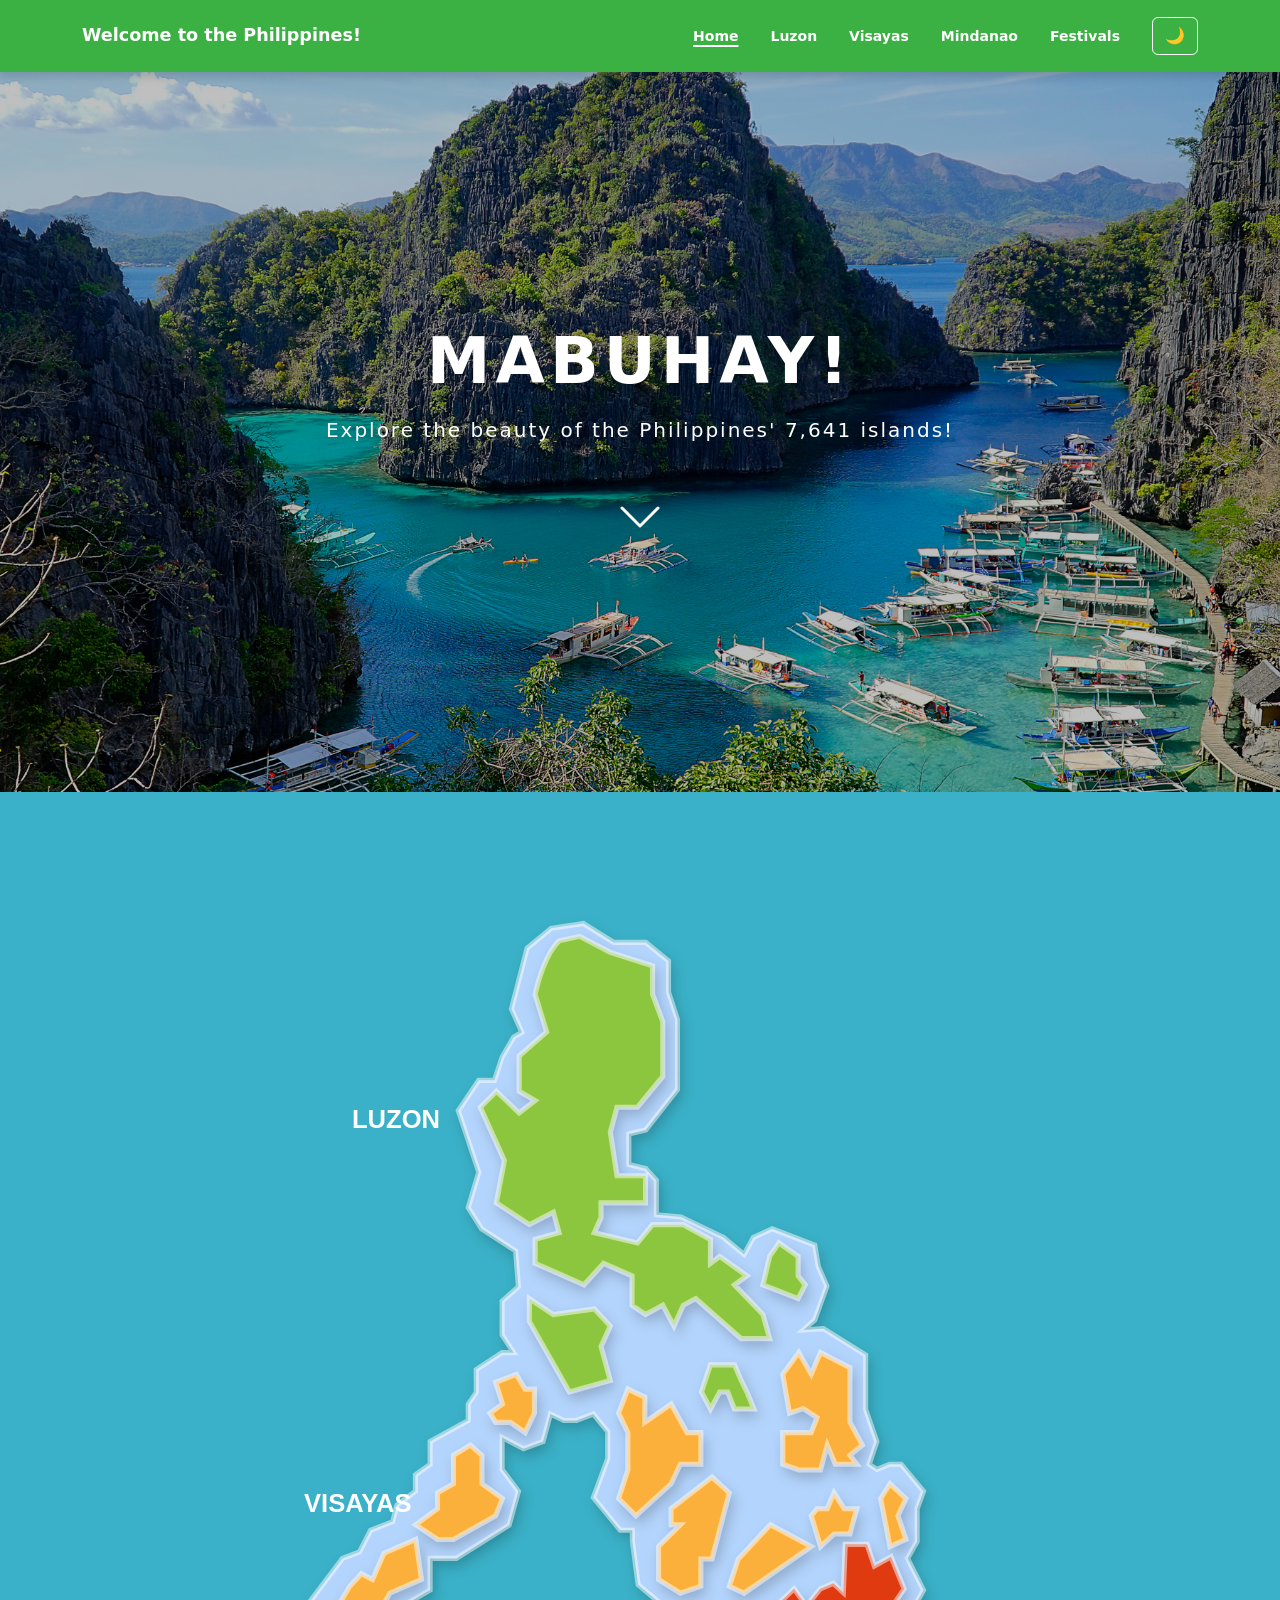
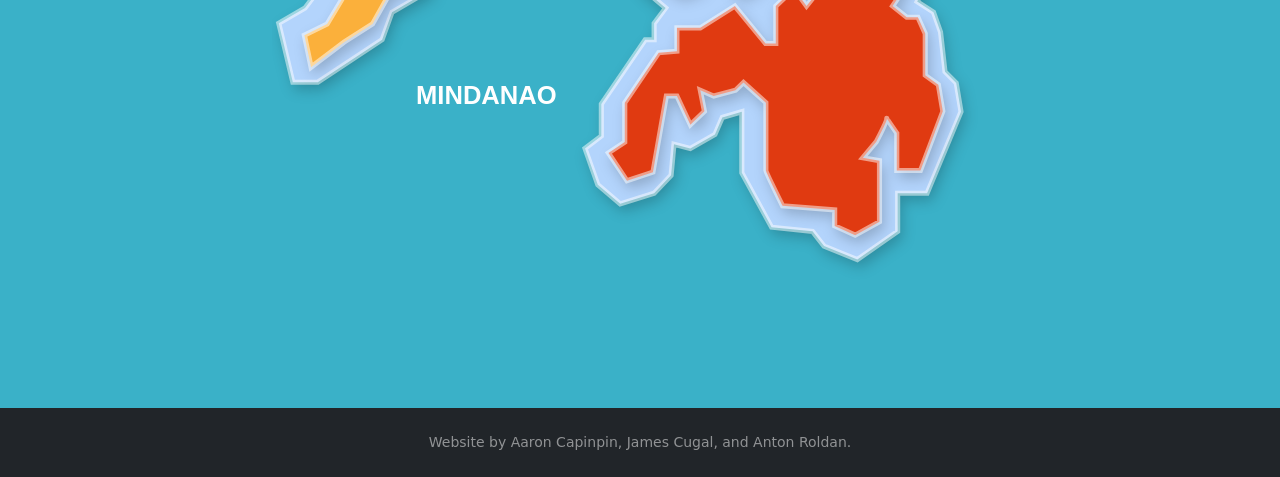
==== commit 76c5c840: "footer addition" ====
--- a/index.html
+++ b/index.html
@@ -132,6 +132,12 @@
     </div>
   </section>
 
+  <footer class="bg-dark text-white py-4 text-center">
+    <div class="container">
+      <p class="mb-0 small text-white-50">Website by Aaron Capinpin, James Cugal, and Anton Roldan.</p>
+    </div>
+  </footer>
+
   <!-- Bootstrap 5 JS Bundle (includes Popper for dropdowns/mobile nav) -->
   <!-- Corrected Bootstrap 5 JS Bundle -->
 <script src="https://cdn.jsdelivr.net/npm/bootstrap@5.3.3/dist/js/bootstrap.bundle.min.js" integrity="sha384-YvpcrYf0tY3lHB60NNkmXc5s9fDVZLESaAA55NDzOxhy9GkcIdslK1eN7N6jIeHz" crossorigin="anonymous"></script>
--- a/css/style.css
+++ b/css/style.css
@@ -311,7 +311,7 @@
 
 /* Map Section Background */
 .map-section {
-  background-color: #3ab1c8; 
+  background-color: var(--map-bg);
   padding: 5rem 0;
 }
 
@@ -376,27 +376,45 @@
 }
 
 .festival-section {
-  background: #f7fbf8;
+  background: var(--section-bg);
 }
 
 .festival-section-alt {
-  background: #eef7f1;
+  background: var(--section-alt-bg);
 }
 
 .festival-card {
   border-radius: 1rem;
   overflow: hidden;
   transition: transform 0.25s ease, box-shadow 0.25s ease;
+  background: var(--card-bg);
+  color: var(--text-color);
+}
+
+body.dark-mode .festival-card {
+  border: 1px solid #333;
+}
+
+.festival-card .card-body {
+  color: var(--text-color);
 }
 
 .festival-card:hover {
   transform: translateY(-6px);
-  box-shadow: 0 1rem 2rem rgba(0, 0, 0, 0.12) !important;
+  box-shadow: 0 1rem 2rem rgba(0, 0, 0, 0.25) !important;
+}
+
+body.dark-mode .festival-card:hover {
+  box-shadow: 0 1rem 2rem rgba(0, 0, 0, 0.6) !important;
 }
 
 .festival-card-img {
   height: 240px;
   object-fit: cover;
+}
+
+body.dark-mode .festival-card-img {
+  filter: brightness(0.85) contrast(1.1);
 }
 
 .festival-region {
@@ -412,20 +430,26 @@
 .festival-region-visayas { background: #d49113; }
 .festival-region-mindanao { background: #d65732; }
 
+body.dark-mode .festival-region-luzon { background: #2f6fc2; }
+body.dark-mode .festival-region-visayas { background: #b37a10; }
+body.dark-mode .festival-region-mindanao { background: #a63d1f; }
+
 .festival-list li {
   margin-bottom: 0.85rem;
   color: #4b5563;
 }
 
 .festival-info-box {
-  background: #fff;
+  background: var(--card-bg);
+  color: var(--text-color);
   border-radius: 1rem;
   padding: 2rem;
 }
 
 .mini-festival-card {
-  background: #f8fafc;
-  border: 1px solid #e5e7eb;
+  background: var(--card-bg);
+  border: 1px solid #444;
+  color: var(--text-color);
   border-radius: 0.9rem;
   padding: 1.1rem;
 }
@@ -443,3 +467,62 @@
     padding: 1.35rem;
   }
 }
+
+/* Default (Light Mode) */
+:root {
+  --bg-color: #ffffff;
+  --text-color: #000000;
+  --navbar-bg: #3bb143;
+  --section-bg: #f7fbf8;
+  --section-alt-bg: #eef7f1;
+  --card-bg: #ffffff;
+  --map-bg: #3ab1c8;
+}
+
+/* Dark Mode */
+body.dark-mode {
+  --bg-color: #121212;
+  --text-color: #ffffff;
+  --navbar-bg: #1f1f1f;
+  --section-bg: #1a1a1a;
+  --section-alt-bg: #222222;
+  --card-bg: #2a2a2a;
+  --map-bg: #1c2b2e;
+}
+
+/* Apply variables */
+body {
+  background-color: var(--bg-color);
+  color: var(--text-color);
+}
+
+.navbar-custom {
+  background-color: var(--navbar-bg);
+}
+
+body.dark-mode .navbar-custom .nav-link,
+body.dark-mode .navbar-custom .navbar-brand {
+  color: #ffffff;
+}
+
+body.dark-mode .hero-overlay {
+  background: rgba(0, 0, 0, 0.6);
+}
+
+body.dark-mode .map-region text {
+  fill: #ffffff;
+}
+
+body, 
+.navbar-custom, 
+.map-section, 
+.festival-section, 
+.festival-section-alt, 
+.festival-info-box {
+  transition: background-color 0.3s ease, color 0.3s ease;
+}
+.festival-card,
+.festival-card-img,
+.festival-region {
+  transition: all 0.3s ease;
+}
